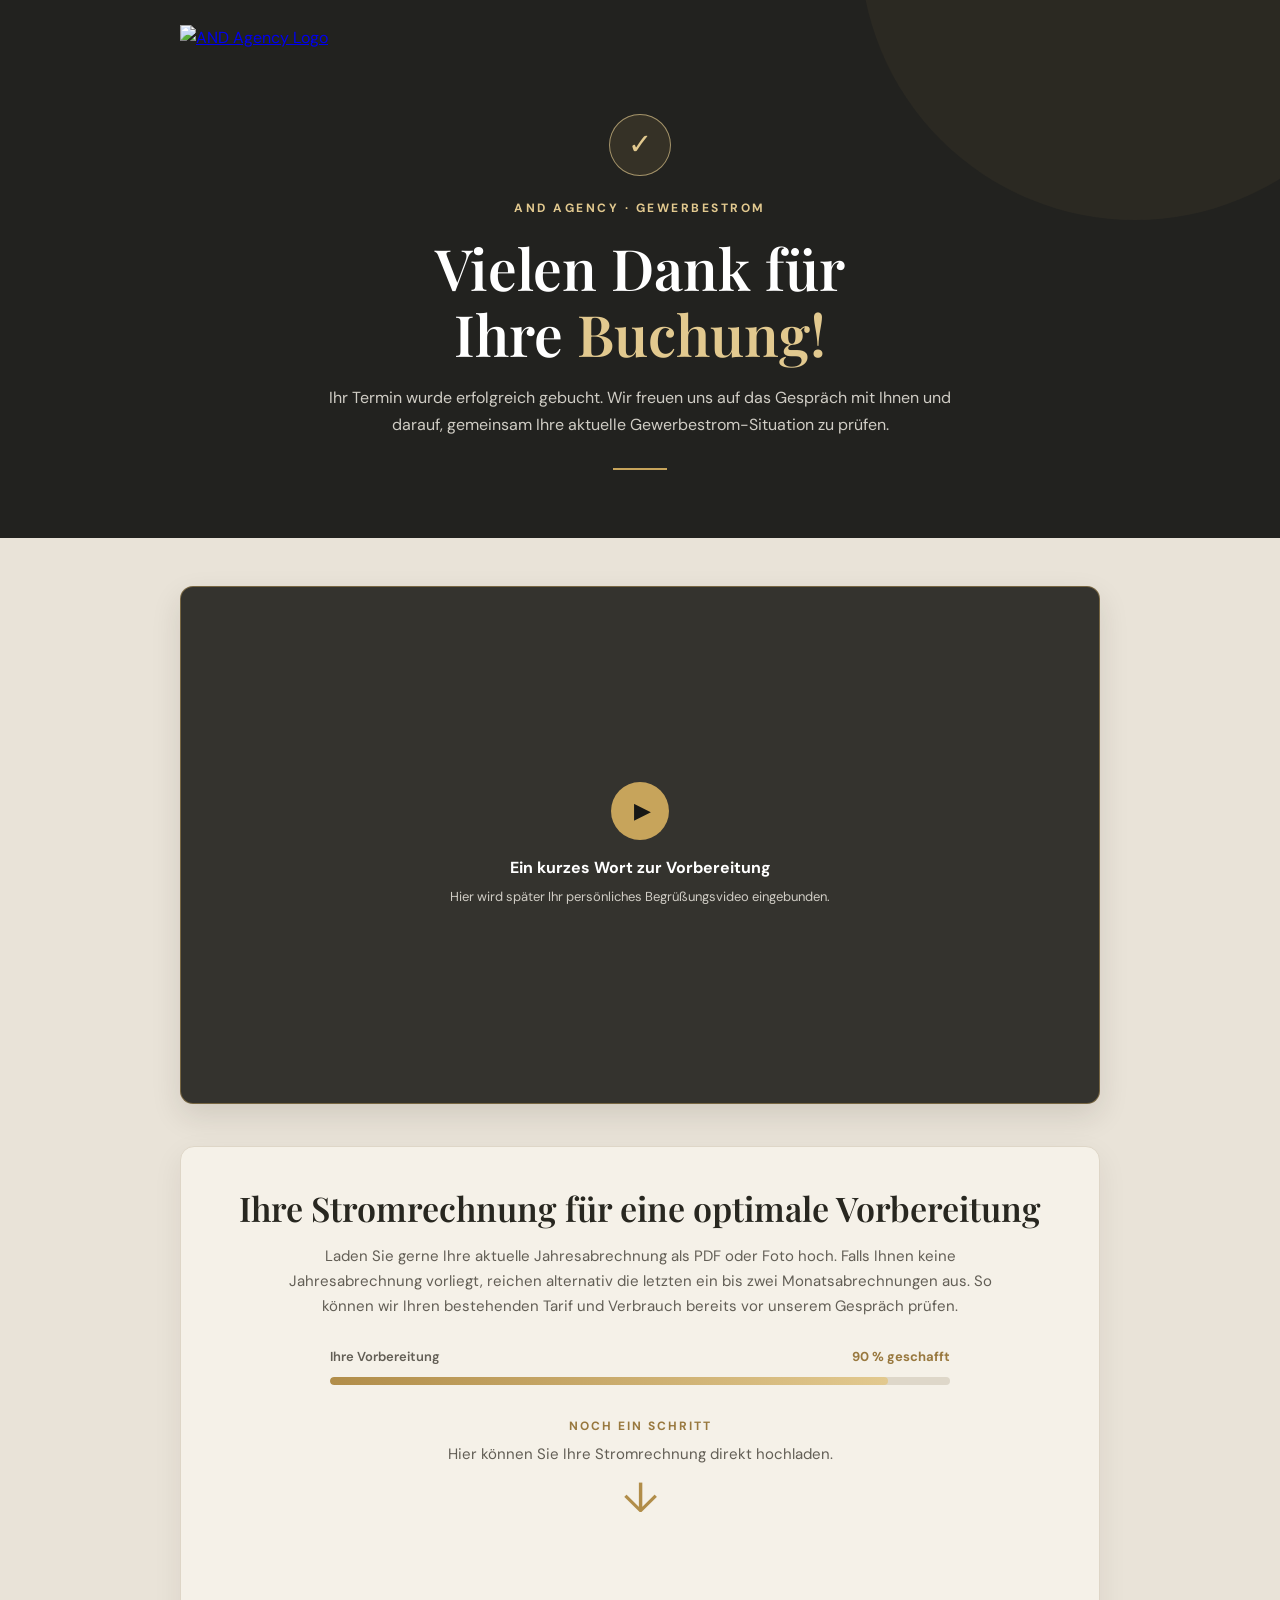
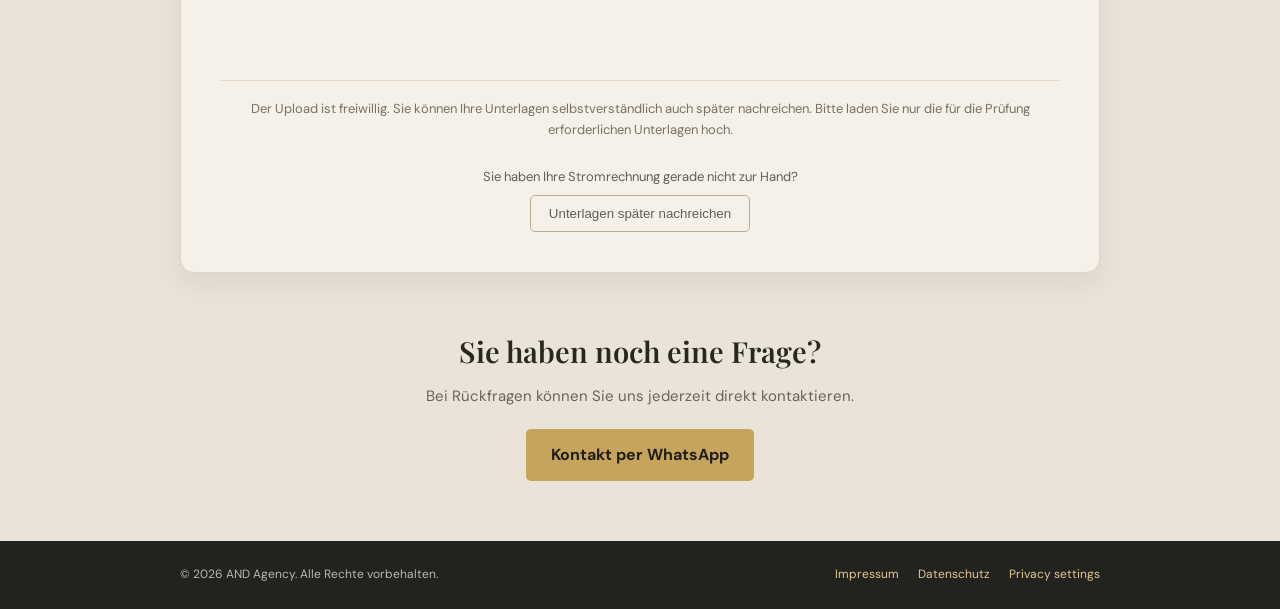
==== danke-gewerbestrom.html @ 2c30bae5 "Update danke-gewerbestrom.html" ====
<!DOCTYPE html>
<html lang="de">

<head>
  <meta charset="UTF-8">

  <script
    id="Cookiebot"
    src="https://consent.cookiebot.com/uc.js"
    data-cbid="b508d323-7251-4546-893b-2a08862531ed"
    data-blockingmode="auto"
    type="text/javascript">
  </script>

<!-- Meta Pixel - erst nach Marketing-Einwilligung -->
<script type="text/plain" data-cookieconsent="marketing">
!function(f,b,e,v,n,t,s)
{if(f.fbq)return;n=f.fbq=function(){n.callMethod?
n.callMethod.apply(n,arguments):n.queue.push(arguments)};
if(!f._fbq)f._fbq=n;n.push=n;n.loaded=!0;n.version='2.0';
n.queue=[];t=b.createElement(e);t.async=!0;
t.src=v;s=b.getElementsByTagName(e)[0];
s.parentNode.insertBefore(t,s)}(window, document,'script',
'https://connect.facebook.net/en_US/fbevents.js');
fbq('init', '30196578849932133');
fbq('track', 'PageView');
</script>
  <meta name="viewport" content="width=device-width, initial-scale=1.0">

  <title>Vielen Dank für Ihre Buchung | AND Agency</title>

  <meta name="description" content="Vielen Dank für Ihre Terminbuchung bei AND Agency.">


  <link rel="preconnect" href="https://fonts.googleapis.com">
  <link rel="preconnect" href="https://fonts.gstatic.com" crossorigin>
  <link href="https://fonts.googleapis.com/css2?family=DM+Sans:wght@400;500;600;700&family=Playfair+Display:wght@500;600;700&display=swap" rel="stylesheet">

  <style>
    :root {
      --black: #171715;
      --dark: #22221f;
      --gold: #c7a45b;
      --gold-light: #e2c98f;
      --cream: #f5f1e8;
      --beige: #e9e3d8;
      --text: #282720;
    }

    * {
      box-sizing: border-box;
      margin: 0;
      padding: 0;
    }

    body {
      font-family: 'DM Sans', sans-serif;
      background: var(--beige);
      color: var(--text);
      line-height: 1.65;
    }

    .container {
      width: min(100% - 40px, 920px);
      margin: 0 auto;
    }

    /* HEADER UND HERO */

    .top-section {
      background: var(--dark);
      color: #fff;
      padding-bottom: 68px;
      position: relative;
      overflow: hidden;
    }

    .top-section::before {
      content: "";
      position: absolute;
      width: 550px;
      height: 550px;
      border-radius: 50%;
      background: rgba(199, 164, 91, 0.055);
      top: -330px;
      right: -130px;
      pointer-events: none;
    }

    .header {
      padding: 25px 0 15px;
      position: relative;
      z-index: 1;
    }

    .logo {
      display: block;
      width: 230px;
      max-width: 75%;
      height: auto;
      object-fit: contain;
    }

    .hero {
      text-align: center;
      padding: 48px 0 0;
      position: relative;
      z-index: 1;
    }

    .success-icon {
      width: 62px;
      height: 62px;
      border: 1px solid rgba(226, 201, 143, 0.65);
      background: rgba(199, 164, 91, 0.12);
      color: var(--gold-light);
      border-radius: 50%;
      display: flex;
      align-items: center;
      justify-content: center;
      font-size: 29px;
      margin: 0 auto 23px;
    }

    .eyebrow {
      color: var(--gold-light);
      text-transform: uppercase;
      letter-spacing: 2.5px;
      font-size: 12px;
      font-weight: 700;
      margin-bottom: 15px;
    }

    h1, h2 {
      font-family: 'Playfair Display', serif;
      font-weight: 600;
    }

    h1 {
      font-size: clamp(38px, 6vw, 57px);
      line-height: 1.16;
      color: #fff;
      margin-bottom: 19px;
    }

    h1 span {
      color: var(--gold-light);
    }

    .hero-text {
      max-width: 660px;
      margin: 0 auto;
      color: #d0cdc5;
      font-size: 16px;
    }

    .hero-bottom-line {
      width: 54px;
      height: 2px;
      background: var(--gold);
      margin: 30px auto 0;
    }

    /* VIDEO */

    .video-section {
      padding: 48px 0 42px;
    }

    .video-placeholder {
      width: 100%;
      aspect-ratio: 16 / 9;
      background: #34332e;
      border: 1px solid rgba(199, 164, 91, 0.45);
      border-radius: 13px;
      display: flex;
      flex-direction: column;
      align-items: center;
      justify-content: center;
      text-align: center;
      padding: 25px;
      color: #fff;
      box-shadow: 0 12px 30px rgba(40, 35, 25, 0.12);
    }

    .play-icon {
      width: 58px;
      height: 58px;
      border-radius: 50%;
      background: var(--gold);
      color: var(--black);
      display: flex;
      align-items: center;
      justify-content: center;
      font-size: 22px;
      padding-left: 4px;
      margin-bottom: 15px;
    }

    .video-placeholder strong {
      font-size: 16px;
      margin-bottom: 5px;
    }

    .video-placeholder small {
      color: #d0cdc5;
      font-size: 13px;
    }

    /* UPLOAD-BEREICH */

    .upload-section {
      padding: 0 0 55px;
    }

    .upload-card {
      background: var(--cream);
      border: 1px solid #ded6c7;
      border-radius: 14px;
      padding: 40px;
      box-shadow: 0 10px 30px rgba(40, 35, 25, 0.07);
      text-align: center;
    }

    .upload-card h2 {
      color: var(--text);
      font-size: clamp(27px, 4vw, 34px);
      line-height: 1.25;
      margin-bottom: 15px;
    }

    .upload-intro {
      color: #625e55;
      font-size: 15px;
      margin: 0 auto 28px;
      max-width: 750px;
    }

    /* FORTSCHRITTSANZEIGE */

    .upload-progress {
      margin: 0 auto 32px;
      max-width: 620px;
      text-align: center;
    }

    .progress-heading {
      display: flex;
      justify-content: space-between;
      align-items: center;
      gap: 12px;
      color: #625e55;
      font-size: 13px;
      font-weight: 600;
      margin-bottom: 9px;
    }

    .progress-percent {
      color: #98783e;
      font-weight: 700;
      white-space: nowrap;
    }

    .progress-track {
      height: 8px;
      width: 100%;
      background: #ded7c9;
      border-radius: 99px;
      overflow: hidden;
    }

    .progress-fill {
      height: 100%;
      width: 90%;
      background: linear-gradient(90deg, #b18d49, var(--gold-light));
      border-radius: inherit;
    }

    /* AUFFORDERUNG UND PFEIL */

    .upload-callout {
      text-align: center;
      margin: 0 auto 14px;
    }

    .upload-callout strong {
      display: block;
      color: #98783e;
      text-transform: uppercase;
      letter-spacing: 2px;
      font-size: 12px;
      font-weight: 700;
    }

    .upload-callout p {
      color: #625e55;
      font-size: 15px;
      margin-top: 5px;
    }

    .upload-arrow {
      display: block;
      color: #b18d49;
      font-size: 42px;
      line-height: 1.2;
      margin-top: 7px;
    }

    /* HUBSPOT-EINBETTUNG */

    .hs-form-frame {
      width: 100%;
      min-height: 120px;
      display: block;
      margin: 0 auto;
      text-align: center;
    }

    .upload-note {
      color: #777166;
      font-size: 13px;
      margin-top: 22px;
      padding-top: 17px;
      border-top: 1px solid #ded7c9;
    }
/* UPLOAD-ERFOLGSBESTÄTIGUNG */

.upload-success {
  text-align: center;
  padding: 30px 10px;
  animation: successAppear .6s ease both;
}

.upload-success[hidden] {
  display: none;
}

.success-check {
  width: 68px;
  height: 68px;
  margin: 0 auto 20px;
  border-radius: 50%;
  background: #e9dfc9;
  color: #98783e;
  display: grid;
  place-items: center;
  font-size: 38px;
  font-weight: 700;
}

.upload-success h2 {
  color: var(--text);
  font-size: 32px;
  margin-bottom: 12px;
}

.upload-success p {
  color: #625e55;
  max-width: 550px;
  margin: 0 auto;
}

@keyframes successAppear {
  from {
    opacity: 0;
    transform: translateY(12px);
  }
  to {
    opacity: 1;
    transform: translateY(0);
  }
}    /* KONTAKT */

    .contact-section {
      text-align: center;
      padding: 0 20px 60px;
    }

    .contact-section h2 {
      font-size: 29px;
      margin-bottom: 8px;
      color: var(--text);
    }

    .contact-section p {
      color: #69645a;
      margin-bottom: 20px;
      font-size: 15px;
    }

    .whatsapp-button {
      display: inline-block;
      background: var(--gold);
      color: #211f19;
      text-decoration: none;
      font-weight: 700;
      padding: 13px 25px;
      border-radius: 5px;
      transition: background .2s ease;
    }

    .whatsapp-button:hover {
      background: var(--gold-light);
    }

    /* FOOTER */

    footer {
      background: var(--dark);
      color: #bdb8ad;
      padding: 24px 0;
      font-size: 12px;
    }

    .footer-inner {
      display: flex;
      justify-content: space-between;
      align-items: center;
      gap: 15px;
      flex-wrap: wrap;
    }

    footer a {
      color: var(--gold-light);
      text-decoration: none;
      margin-left: 16px;
    }

    @media (max-width: 600px) {
      .container {
        width: min(100% - 30px, 920px);
      }

      .top-section {
        padding-bottom: 49px;
      }

      .header {
        padding: 20px 0 10px;
      }

      .logo {
        width: 205px;
      }

      .hero {
        padding-top: 38px;
      }

      .hero-text {
        font-size: 15px;
      }

      .video-section {
        padding: 32px 0 30px;
      }

      .upload-section {
        padding-bottom: 42px;
      }

      .upload-card {
        padding: 27px 20px;
      }

      .progress-heading {
        font-size: 12px;
      }

      .upload-callout p {
        font-size: 14px;
      }

      .footer-inner {
        flex-direction: column;
        text-align: center;
      }

      footer a {
        margin: 0 8px;
      }
    }
  </style>
</head>

<body>

  <section class="top-section">

    <header class="header">
      <div class="container">
        <a href="https://www.and-agency.de">
          <img
            class="logo"
            src="https://www.and-agency.de/795B305C-2494-44F8-8B59-2EC5C0659FEC.png"
            alt="AND Agency Logo">
        </a>
      </div>
    </header>

    <section class="hero">
      <div class="container">

        <div class="success-icon">✓</div>

        <div class="eyebrow">AND Agency · Gewerbestrom</div>

        <h1>
          Vielen Dank für<br>
          Ihre <span>Buchung!</span>
        </h1>

        <p class="hero-text">
          Ihr Termin wurde erfolgreich gebucht. Wir freuen uns auf das
          Gespräch mit Ihnen und darauf, gemeinsam Ihre aktuelle
          Gewerbestrom-Situation zu prüfen.
        </p>

        <div class="hero-bottom-line"></div>

      </div>
    </section>

  </section>

  <main>

    <!-- VIDEO -->

    <section class="video-section">
      <div class="container">

        <div class="video-placeholder">
          <div class="play-icon">▶</div>
          <strong>Ein kurzes Wort zur Vorbereitung</strong>
          <small>Hier wird später Ihr persönliches Begrüßungsvideo eingebunden.</small>
        </div>

      </div>
    </section>

    <!-- STROMRECHNUNG -->

    <section class="upload-section">
      <div class="container">

        <div class="upload-card">

          <h2>Ihre Stromrechnung für eine optimale Vorbereitung</h2>

          <p class="upload-intro">
            Laden Sie gerne Ihre aktuelle Jahresabrechnung als PDF oder
            Foto hoch. Falls Ihnen keine Jahresabrechnung vorliegt,
            reichen alternativ die letzten ein bis zwei Monatsabrechnungen
            aus. So können wir Ihren bestehenden Tarif und Verbrauch
            bereits vor unserem Gespräch prüfen.
          </p>

          <!-- FORTSCHRITTSANZEIGE -->

          <div class="upload-progress"
               aria-label="Vorbereitung zu 90 Prozent abgeschlossen">

            <div class="progress-heading">
              <span>Ihre Vorbereitung</span>
              <span class="progress-percent">90 % geschafft</span>
            </div>

            <div class="progress-track"
                 role="progressbar"
                 aria-valuenow="90"
                 aria-valuemin="0"
                 aria-valuemax="100">

              <div class="progress-fill"></div>

            </div>
          </div>

          <!-- UPLOAD-AUFFORDERUNG -->

          <div class="upload-callout">
            <strong>Noch ein Schritt</strong>
            <p>Hier können Sie Ihre Stromrechnung direkt hochladen.</p>
            <span class="upload-arrow" aria-hidden="true">↓</span>
          </div>

          <!-- HUBSPOT-UPLOAD-FORMULAR -->

<script>
(() => {
  const uploadFormId = "3116ee77-9794-48ef-9eb5-9d2d461d272d";
  const storageKey = "andAgencyGewerbestromEmail";

  // E-Mail-Adresse aus der Terminbuchung übernehmen
  window.addEventListener("hs-form-event:on-ready", (event) => {
    if (event.detail?.formId !== uploadFormId) return;

    const email = sessionStorage.getItem(storageKey);
    if (!email) return;

    try {
      const form = HubSpotFormsV4.getFormFromEvent(event);
      form.setFieldValue("0-1/email", email);
    } catch (error) {
      console.error("E-Mail konnte nicht übertragen werden:", error);
    }
  });

  // Gemeinsame Elemente ausblenden
  function hideUploadElements() {
    const selectors = [
      ".upload-card > h2",
      ".upload-intro",
      ".upload-progress",
      ".upload-callout",
      ".hs-form-frame",
      ".upload-note",
      "#later-upload-option"
    ];

    selectors.forEach((selector) => {
      const element = document.querySelector(selector);
      if (element) element.hidden = true;
    });
  }

  // Kunde möchte Unterlagen später nachreichen
document.addEventListener("click", (event) => {
  if (!event.target.closest("#later-upload-button")) return;

  hideUploadElements();

  const confirmation = document.getElementById(
    "later-upload-confirmation"
  );

  if (confirmation) confirmation.hidden = false;
});

  // Erfolgreicher PDF-Upload
  window.addEventListener("hs-form-event:on-submission:success", (event) => {
    if (event.detail?.formId !== uploadFormId) return;

    sessionStorage.removeItem(storageKey);
    hideUploadElements();

    const laterConfirmation = document.getElementById(
      "later-upload-confirmation"
    );

    if (laterConfirmation) laterConfirmation.hidden = true;

    const successMessage = document.getElementById("upload-success");

    if (successMessage) successMessage.hidden = false;
  });
})();
</script>
          <script
            src="https://js-eu1.hsforms.net/forms/embed/149751775.js"
            defer>
          </script>

          <div
            class="hs-form-frame"
            data-region="eu1"
            data-form-id="3116ee77-9794-48ef-9eb5-9d2d461d272d"
            data-portal-id="149751775">
          </div>

          <p class="upload-note">
            Der Upload ist freiwillig. Sie können Ihre Unterlagen
            selbstverständlich auch später nachreichen. Bitte laden Sie
            nur die für die Prüfung erforderlichen Unterlagen hoch.
          </p>
                    <!-- UNTERLAGEN SPÄTER NACHREICHEN -->
          <div id="later-upload-option">
            <p style="margin-top: 25px; font-size: 13px; color: #625e55;">
              Sie haben Ihre Stromrechnung gerade nicht zur Hand?
            </p>

            <button
              type="button"
              id="later-upload-button"
              style="margin-top: 8px; background: transparent; border: 1px solid #b9ad98; color: #625e55; padding: 10px 18px; border-radius: 5px; cursor: pointer;">
              Unterlagen später nachreichen
            </button>
          </div>

          <div id="later-upload-confirmation" hidden style="padding: 30px 10px;">
            <div class="success-check">✓</div>
            <h2>Alles erledigt!</h2>
            <p>
              Ihr Termin ist bereits erfolgreich gebucht. Vielen Dank!
              Kein Problem, wenn Sie Ihre Stromrechnung gerade nicht
              zur Hand haben.
            </p>
                        <p style="margin-top: 15px;">
              Bitte senden Sie Ihre Unterlagen später per E-Mail an:
            </p>

            <p style="margin-top: 8px;">
              <a href="mailto:info@and-agency.de"
                 style="color: #98783e; font-weight: 700;">
                info@and-agency.de
              </a>
            </p>

            <p style="margin-top: 15px;">
  Wir freuen uns auf unser gemeinsames Gespräch!
  Sie können diese Seite jetzt schließen.
</p>
          </div>

          <!-- ERFOLGSMELDUNG NACH DEM UPLOAD -->
          <div class="upload-success" id="upload-success" hidden>
            <div class="success-check">✓</div>
            <h2>Alles erledigt!</h2>
            <p>
  Ihre Stromabrechnung wurde erfolgreich übermittelt.
  Vielen Dank! Wir prüfen Ihre Unterlagen und bereiten uns
  auf unser gemeinsames Gespräch vor.
  <br><br>
  Wir freuen uns auf unser gemeinsames Gespräch!
  Sie können diese Seite jetzt schließen.
</p>
          </div>

        </div>

      </div>
    </section>

       <!-- KONTAKT -->

    <section class="contact-section">
      <div class="container">

        <h2>Sie haben noch eine Frage?</h2>

        <p>
          Bei Rückfragen können Sie uns jederzeit direkt kontaktieren.
        </p>

        <a
          class="whatsapp-button"
          href="https://wa.me/491601238601"
          target="_blank"
          rel="noopener noreferrer">
          Kontakt per WhatsApp
        </a>

      </div>
    </section>

  </main>

  <!-- FOOTER -->

  <footer>
    <div class="container footer-inner">

      <div>
        © 2026 AND Agency. Alle Rechte vorbehalten.
      </div>

      <div>
        <a href="https://www.and-agency.de/#impressum">Impressum</a>
        <a href="https://www.and-agency.de/#datenschutz">Datenschutz</a>
        <a onclick="window.Cookiebot.show()" href="#">Privacy settings</a>      </div>

    </div>
  </footer>

</body>
</html>
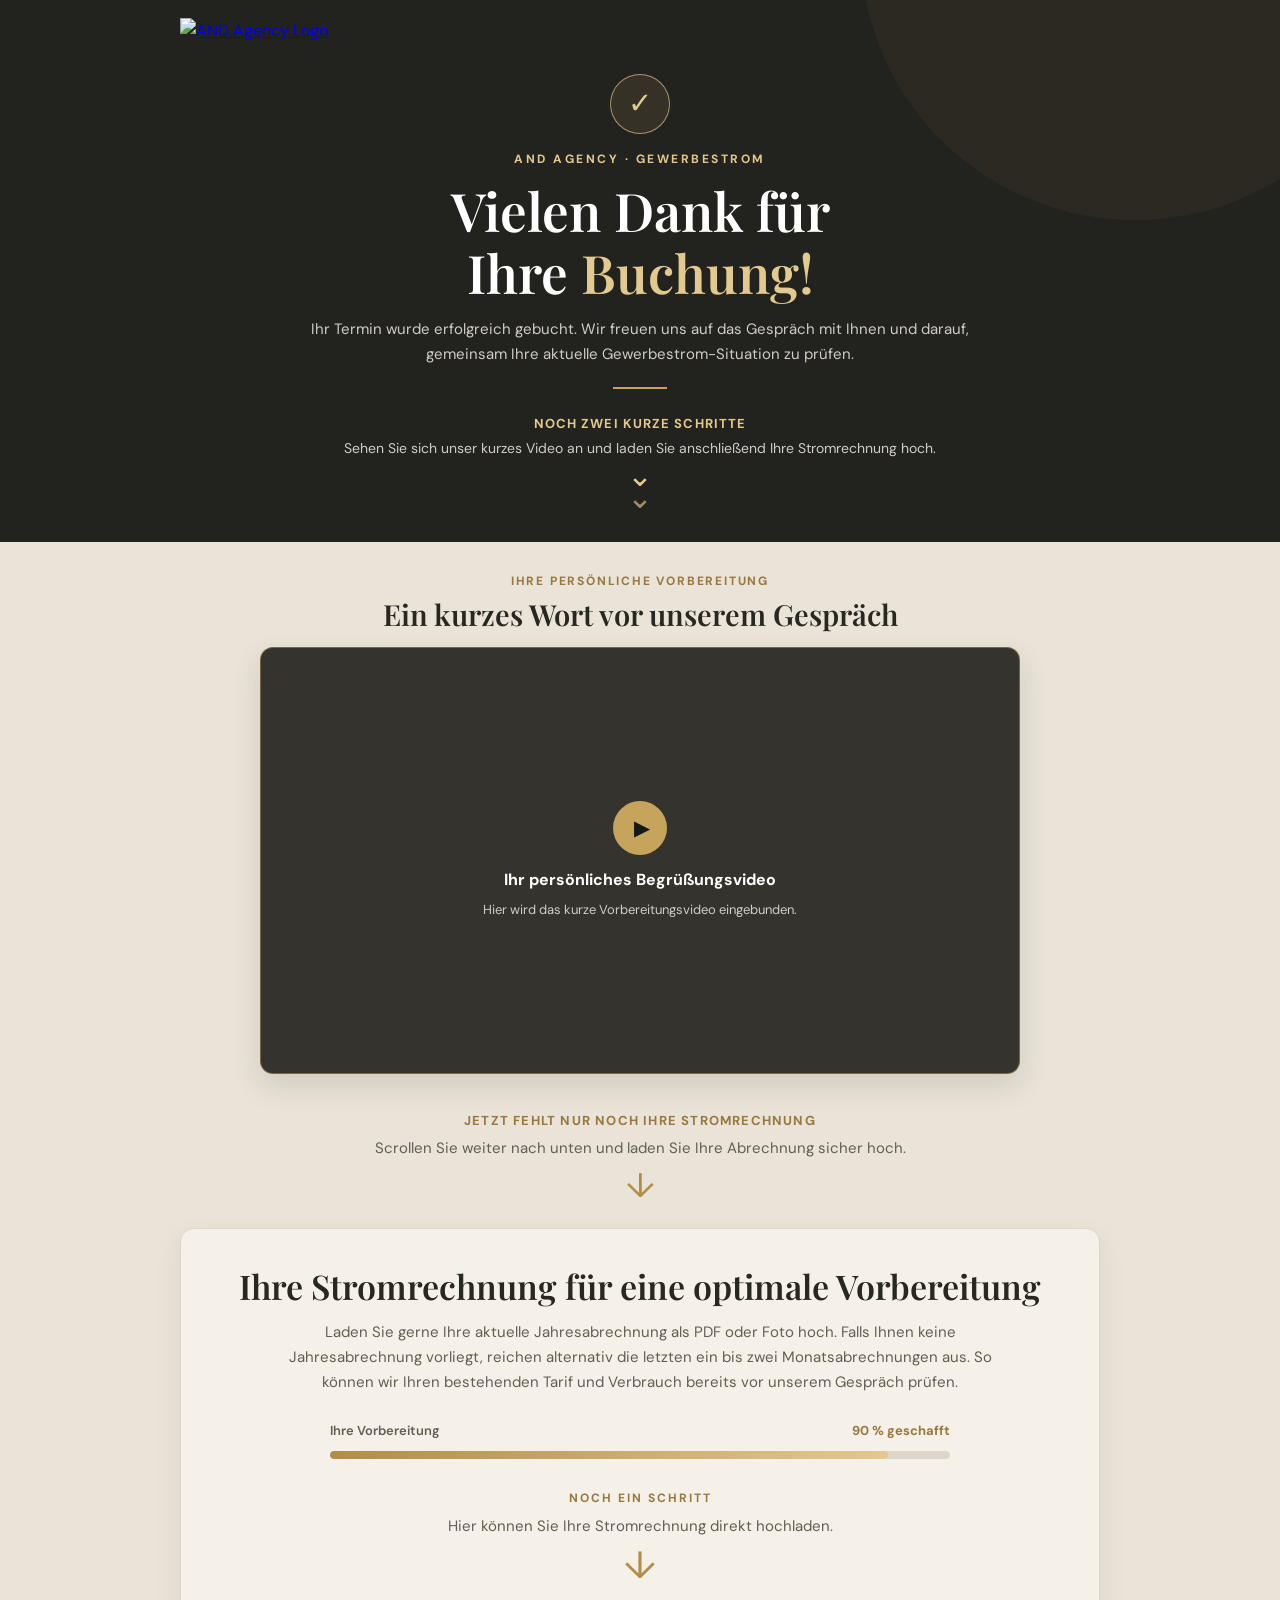
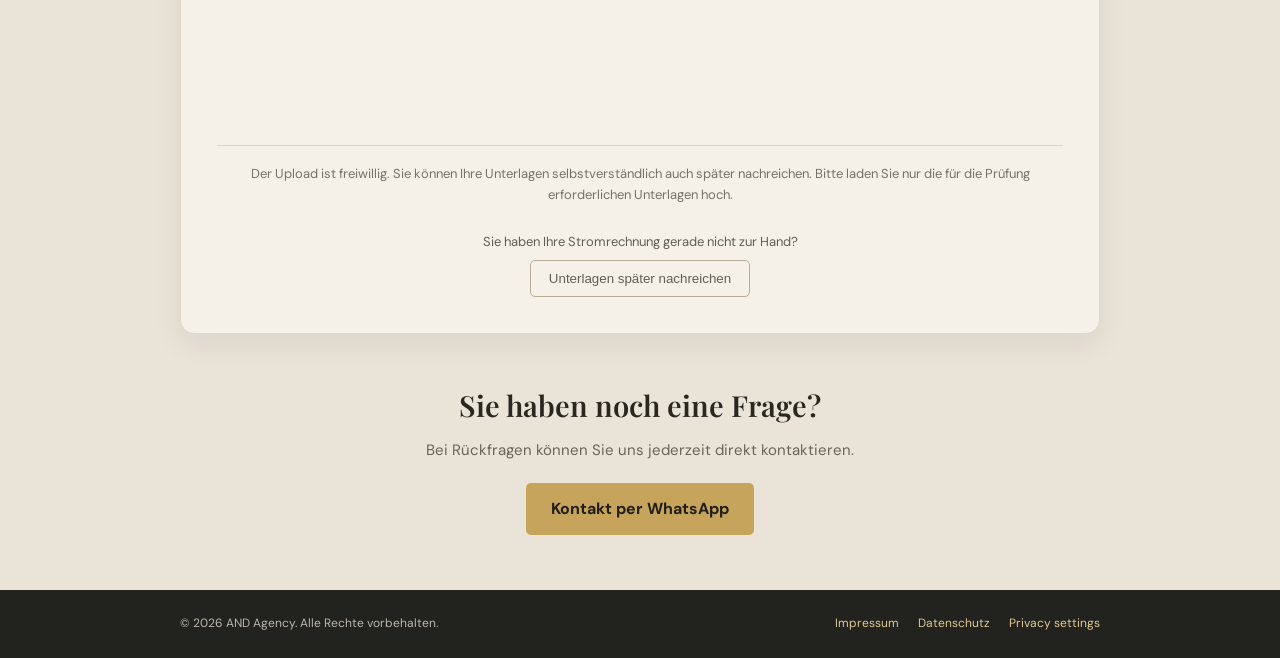
==== commit 776832a3: "Update danke-gewerbestrom.html" ====
--- a/danke-gewerbestrom.html
+++ b/danke-gewerbestrom.html
@@ -13,29 +13,50 @@
     type="text/javascript">
   </script>
 
-<!-- Meta Pixel - erst nach Marketing-Einwilligung -->
-<script type="text/plain" data-cookieconsent="marketing">
-!function(f,b,e,v,n,t,s)
-{if(f.fbq)return;n=f.fbq=function(){n.callMethod?
-n.callMethod.apply(n,arguments):n.queue.push(arguments)};
-if(!f._fbq)f._fbq=n;n.push=n;n.loaded=!0;n.version='2.0';
-n.queue=[];t=b.createElement(e);t.async=!0;
-t.src=v;s=b.getElementsByTagName(e)[0];
-s.parentNode.insertBefore(t,s)}(window, document,'script',
-'https://connect.facebook.net/en_US/fbevents.js');
-fbq('init', '30196578849932133');
-fbq('track', 'PageView');
-</script>
+  <!-- Meta Pixel – erst nach Marketing-Einwilligung -->
+  <script type="text/plain" data-cookieconsent="marketing">
+    !function(f,b,e,v,n,t,s)
+    {if(f.fbq)return;n=f.fbq=function(){n.callMethod?
+    n.callMethod.apply(n,arguments):n.queue.push(arguments)};
+    if(!f._fbq)f._fbq=n;n.push=n;n.loaded=!0;n.version='2.0';
+    n.queue=[];t=b.createElement(e);t.async=!0;
+    t.src=v;s=b.getElementsByTagName(e)[0];
+    s.parentNode.insertBefore(t,s)}(window, document,'script',
+    'https://connect.facebook.net/en_US/fbevents.js');
+
+    fbq('init', '30196578849932133');
+    fbq('track', 'PageView');
+
+    const bookingParams = new URLSearchParams(window.location.search);
+
+    if (bookingParams.get('booking') === 'success') {
+      fbq('track', 'Schedule');
+
+      const cleanUrl = new URL(window.location.href);
+      cleanUrl.searchParams.delete('booking');
+
+      window.history.replaceState(
+        {},
+        document.title,
+        cleanUrl.pathname + cleanUrl.search + cleanUrl.hash
+      );
+    }
+  </script>
+
   <meta name="viewport" content="width=device-width, initial-scale=1.0">
 
   <title>Vielen Dank für Ihre Buchung | AND Agency</title>
 
-  <meta name="description" content="Vielen Dank für Ihre Terminbuchung bei AND Agency.">
-
+  <meta
+    name="description"
+    content="Vielen Dank für Ihre Terminbuchung bei AND Agency. Sehen Sie sich unser Vorbereitungsvideo an und laden Sie Ihre Stromabrechnung sicher hoch.">
 
   <link rel="preconnect" href="https://fonts.googleapis.com">
   <link rel="preconnect" href="https://fonts.gstatic.com" crossorigin>
-  <link href="https://fonts.googleapis.com/css2?family=DM+Sans:wght@400;500;600;700&family=Playfair+Display:wght@500;600;700&display=swap" rel="stylesheet">
+
+  <link
+    href="https://fonts.googleapis.com/css2?family=DM+Sans:wght@400;500;600;700&family=Playfair+Display:wght@500;600;700&display=swap"
+    rel="stylesheet">
 
   <style>
     :root {
@@ -54,6 +75,10 @@
       padding: 0;
     }
 
+    html {
+      scroll-behavior: smooth;
+    }
+
     body {
       font-family: 'DM Sans', sans-serif;
       background: var(--beige);
@@ -66,12 +91,14 @@
       margin: 0 auto;
     }
 
-    /* HEADER UND HERO */
+    /* =========================
+       HERO / BUCHUNGSBESTÄTIGUNG
+    ========================= */
 
     .top-section {
       background: var(--dark);
       color: #fff;
-      padding-bottom: 68px;
+      padding-bottom: 28px;
       position: relative;
       overflow: hidden;
     }
@@ -89,14 +116,14 @@
     }
 
     .header {
-      padding: 25px 0 15px;
+      padding: 18px 0 8px;
       position: relative;
       z-index: 1;
     }
 
     .logo {
       display: block;
-      width: 230px;
+      width: 215px;
       max-width: 75%;
       height: auto;
       object-fit: contain;
@@ -104,14 +131,14 @@
 
     .hero {
       text-align: center;
-      padding: 48px 0 0;
+      padding: 22px 0 0;
       position: relative;
       z-index: 1;
     }
 
     .success-icon {
-      width: 62px;
-      height: 62px;
+      width: 60px;
+      height: 60px;
       border: 1px solid rgba(226, 201, 143, 0.65);
       background: rgba(199, 164, 91, 0.12);
       color: var(--gold-light);
@@ -120,7 +147,7 @@
       align-items: center;
       justify-content: center;
       font-size: 29px;
-      margin: 0 auto 23px;
+      margin: 0 auto 16px;
     }
 
     .eyebrow {
@@ -129,19 +156,20 @@
       letter-spacing: 2.5px;
       font-size: 12px;
       font-weight: 700;
-      margin-bottom: 15px;
-    }
-
-    h1, h2 {
+      margin-bottom: 10px;
+    }
+
+    h1,
+    h2 {
       font-family: 'Playfair Display', serif;
       font-weight: 600;
     }
 
     h1 {
-      font-size: clamp(38px, 6vw, 57px);
+      font-size: clamp(36px, 6vw, 53px);
       line-height: 1.16;
       color: #fff;
-      margin-bottom: 19px;
+      margin-bottom: 14px;
     }
 
     h1 span {
@@ -152,20 +180,108 @@
       max-width: 660px;
       margin: 0 auto;
       color: #d0cdc5;
-      font-size: 16px;
+      font-size: 15px;
     }
 
     .hero-bottom-line {
       width: 54px;
       height: 2px;
       background: var(--gold);
-      margin: 30px auto 0;
-    }
-
-    /* VIDEO */
+      margin: 20px auto 0;
+    }
+
+    /* =========================
+       DEUTLICHER SCROLL-HINWEIS
+    ========================= */
+
+    .scroll-cue {
+      text-align: center;
+      margin: 20px auto 0;
+      position: relative;
+      z-index: 1;
+    }
+
+    .scroll-cue a {
+      display: inline-flex;
+      flex-direction: column;
+      align-items: center;
+      color: #fff;
+      text-decoration: none;
+      padding: 4px 15px;
+    }
+
+    .scroll-cue strong {
+      color: var(--gold-light);
+      font-size: 13px;
+      font-weight: 700;
+      letter-spacing: 1.1px;
+      text-transform: uppercase;
+    }
+
+    .scroll-cue p {
+      color: #d0cdc5;
+      font-size: 14px;
+      margin-top: 3px;
+    }
+
+    .scroll-arrows {
+      display: flex;
+      flex-direction: column;
+      align-items: center;
+      margin-top: 5px;
+      color: var(--gold-light);
+      font-size: 31px;
+      line-height: 0.72;
+      animation: arrowBounce 1.5s infinite;
+    }
+
+    .scroll-arrows span:last-child {
+      opacity: 0.65;
+    }
+
+    @keyframes arrowBounce {
+      0%, 100% {
+        transform: translateY(0);
+      }
+
+      50% {
+        transform: translateY(6px);
+      }
+    }
+
+    /* =========================
+       VIDEO
+    ========================= */
 
     .video-section {
-      padding: 48px 0 42px;
+      padding: 30px 0 28px;
+      scroll-margin-top: 20px;
+    }
+
+    .video-heading {
+      text-align: center;
+      margin-bottom: 15px;
+    }
+
+    .video-heading strong {
+      display: block;
+      color: #98783e;
+      font-size: 12px;
+      letter-spacing: 1.8px;
+      text-transform: uppercase;
+      margin-bottom: 4px;
+    }
+
+    .video-heading h2 {
+      color: var(--text);
+      font-size: clamp(23px, 4vw, 29px);
+      line-height: 1.25;
+    }
+
+    .video-frame {
+      width: 100%;
+      max-width: 760px;
+      margin: 0 auto;
     }
 
     .video-placeholder {
@@ -185,17 +301,17 @@
     }
 
     .play-icon {
-      width: 58px;
-      height: 58px;
+      width: 54px;
+      height: 54px;
       border-radius: 50%;
       background: var(--gold);
       color: var(--black);
       display: flex;
       align-items: center;
       justify-content: center;
-      font-size: 22px;
+      font-size: 21px;
       padding-left: 4px;
-      margin-bottom: 15px;
+      margin-bottom: 12px;
     }
 
     .video-placeholder strong {
@@ -208,39 +324,74 @@
       font-size: 13px;
     }
 
-    /* UPLOAD-BEREICH */
+    /* =========================
+       HINWEIS ZUM UPLOAD
+    ========================= */
+
+    .upload-direction {
+      text-align: center;
+      padding: 8px 15px 25px;
+    }
+
+    .upload-direction strong {
+      display: block;
+      color: #98783e;
+      font-size: 13px;
+      font-weight: 700;
+      letter-spacing: 1.2px;
+      text-transform: uppercase;
+    }
+
+    .upload-direction p {
+      color: #625e55;
+      font-size: 15px;
+      margin-top: 4px;
+    }
+
+    .upload-direction-arrow {
+      display: block;
+      color: #b18d49;
+      font-size: 34px;
+      line-height: 1;
+      margin-top: 8px;
+    }
+
+    /* =========================
+       UPLOAD-BEREICH
+    ========================= */
 
     .upload-section {
-      padding: 0 0 55px;
+      padding: 0 0 48px;
+      scroll-margin-top: 20px;
     }
 
     .upload-card {
       background: var(--cream);
       border: 1px solid #ded6c7;
       border-radius: 14px;
-      padding: 40px;
+      padding: 36px;
       box-shadow: 0 10px 30px rgba(40, 35, 25, 0.07);
       text-align: center;
     }
 
     .upload-card h2 {
       color: var(--text);
-      font-size: clamp(27px, 4vw, 34px);
+      font-size: clamp(26px, 4vw, 34px);
       line-height: 1.25;
-      margin-bottom: 15px;
+      margin-bottom: 13px;
     }
 
     .upload-intro {
       color: #625e55;
       font-size: 15px;
-      margin: 0 auto 28px;
+      margin: 0 auto 26px;
       max-width: 750px;
     }
 
     /* FORTSCHRITTSANZEIGE */
 
     .upload-progress {
-      margin: 0 auto 32px;
+      margin: 0 auto 30px;
       max-width: 620px;
       text-align: center;
     }
@@ -277,7 +428,7 @@
       border-radius: inherit;
     }
 
-    /* AUFFORDERUNG UND PFEIL */
+    /* UPLOAD-AUFFORDERUNG */
 
     .upload-callout {
       text-align: center;
@@ -302,9 +453,9 @@
     .upload-arrow {
       display: block;
       color: #b18d49;
-      font-size: 42px;
+      font-size: 38px;
       line-height: 1.2;
-      margin-top: 7px;
+      margin-top: 5px;
     }
 
     /* HUBSPOT-EINBETTUNG */
@@ -324,57 +475,65 @@
       padding-top: 17px;
       border-top: 1px solid #ded7c9;
     }
-/* UPLOAD-ERFOLGSBESTÄTIGUNG */
-
-.upload-success {
-  text-align: center;
-  padding: 30px 10px;
-  animation: successAppear .6s ease both;
-}
-
-.upload-success[hidden] {
-  display: none;
-}
-
-.success-check {
-  width: 68px;
-  height: 68px;
-  margin: 0 auto 20px;
-  border-radius: 50%;
-  background: #e9dfc9;
-  color: #98783e;
-  display: grid;
-  place-items: center;
-  font-size: 38px;
-  font-weight: 700;
-}
-
-.upload-success h2 {
-  color: var(--text);
-  font-size: 32px;
-  margin-bottom: 12px;
-}
-
-.upload-success p {
-  color: #625e55;
-  max-width: 550px;
-  margin: 0 auto;
-}
-
-@keyframes successAppear {
-  from {
-    opacity: 0;
-    transform: translateY(12px);
-  }
-  to {
-    opacity: 1;
-    transform: translateY(0);
-  }
-}    /* KONTAKT */
+
+    /* =========================
+       UPLOAD-ERFOLGSBESTÄTIGUNG
+    ========================= */
+
+    .upload-success {
+      text-align: center;
+      padding: 30px 10px;
+      animation: successAppear .6s ease both;
+    }
+
+    .upload-success[hidden] {
+      display: none;
+    }
+
+    .success-check {
+      width: 68px;
+      height: 68px;
+      margin: 0 auto 20px;
+      border-radius: 50%;
+      background: #e9dfc9;
+      color: #98783e;
+      display: grid;
+      place-items: center;
+      font-size: 38px;
+      font-weight: 700;
+    }
+
+    .upload-success h2 {
+      color: var(--text);
+      font-size: 32px;
+      margin-bottom: 12px;
+    }
+
+    .upload-success p {
+      color: #625e55;
+      max-width: 550px;
+      margin: 0 auto;
+    }
+
+    @keyframes successAppear {
+      from {
+        opacity: 0;
+        transform: translateY(12px);
+      }
+
+      to {
+        opacity: 1;
+        transform: translateY(0);
+      }
+    }
+
+    /* =========================
+       KONTAKT
+    ========================= */
 
     .contact-section {
       text-align: center;
-      padding: 0 20px 60px;
+      padding: 0 20px 55px;
     }
 
     .contact-section h2 {
@@ -404,7 +563,9 @@
       background: var(--gold-light);
     }
 
-    /* FOOTER */
+    /* =========================
+       FOOTER
+    ========================= */
 
     footer {
       background: var(--dark);
@@ -427,41 +588,113 @@
       margin-left: 16px;
     }
 
+    /* =========================
+       MOBILE
+    ========================= */
+
     @media (max-width: 600px) {
       .container {
         width: min(100% - 30px, 920px);
       }
 
       .top-section {
-        padding-bottom: 49px;
+        padding-bottom: 23px;
       }
 
       .header {
-        padding: 20px 0 10px;
+        padding: 15px 0 6px;
       }
 
       .logo {
-        width: 205px;
+        width: 195px;
       }
 
       .hero {
-        padding-top: 38px;
+        padding-top: 18px;
+      }
+
+      .success-icon {
+        width: 54px;
+        height: 54px;
+        font-size: 26px;
+        margin-bottom: 13px;
+      }
+
+      h1 {
+        font-size: clamp(34px, 9vw, 43px);
+        margin-bottom: 12px;
       }
 
       .hero-text {
-        font-size: 15px;
+        font-size: 14px;
+      }
+
+      .hero-bottom-line {
+        margin-top: 16px;
+      }
+
+      .scroll-cue {
+        margin-top: 14px;
+      }
+
+      .scroll-cue strong {
+        font-size: 12px;
+      }
+
+      .scroll-cue p {
+        font-size: 13px;
+      }
+
+      .scroll-arrows {
+        font-size: 29px;
       }
 
       .video-section {
-        padding: 32px 0 30px;
+        padding: 24px 0 22px;
+      }
+
+      .video-heading {
+        margin-bottom: 12px;
+      }
+
+      .video-placeholder {
+        border-radius: 10px;
+        padding: 15px;
+      }
+
+      .play-icon {
+        width: 46px;
+        height: 46px;
+        font-size: 19px;
+        margin-bottom: 9px;
+      }
+
+      .video-placeholder strong {
+        font-size: 14px;
+      }
+
+      .video-placeholder small {
+        font-size: 11px;
+      }
+
+      .upload-direction {
+        padding: 5px 15px 20px;
+      }
+
+      .upload-direction p {
+        font-size: 14px;
       }
 
       .upload-section {
-        padding-bottom: 42px;
+        padding-bottom: 38px;
       }
 
       .upload-card {
-        padding: 27px 20px;
+        padding: 25px 18px;
+      }
+
+      .upload-intro {
+        font-size: 14px;
       }
 
       .progress-heading {
@@ -481,10 +714,28 @@
         margin: 0 8px;
       }
     }
+
+    @media (prefers-reduced-motion: reduce) {
+      html {
+        scroll-behavior: auto;
+      }
+
+      .scroll-arrows {
+        animation: none;
+      }
+
+      .upload-success {
+        animation: none;
+      }
+    }
   </style>
 </head>
 
 <body>
+
+  <!-- =========================
+       BUCHUNGSBESTÄTIGUNG
+  ========================= -->
 
   <section class="top-section">
 
@@ -502,9 +753,13 @@
     <section class="hero">
       <div class="container">
 
-        <div class="success-icon">✓</div>
-
-        <div class="eyebrow">AND Agency · Gewerbestrom</div>
+        <div class="success-icon" aria-label="Buchung erfolgreich">
+          ✓
+        </div>
+
+        <div class="eyebrow">
+          AND Agency · Gewerbestrom
+        </div>
 
         <h1>
           Vielen Dank für<br>
@@ -522,32 +777,120 @@
       </div>
     </section>
 
+    <!-- SCROLL-HINWEIS -->
+
+    <div class="scroll-cue">
+      <a href="#vorbereitungsvideo" aria-label="Zum Vorbereitungsvideo scrollen">
+
+        <strong>
+          Noch zwei kurze Schritte
+        </strong>
+
+        <p>
+          Sehen Sie sich unser kurzes Video an und laden Sie anschließend
+          Ihre Stromrechnung hoch.
+        </p>
+
+        <span class="scroll-arrows" aria-hidden="true">
+          <span>⌄</span>
+          <span>⌄</span>
+        </span>
+
+      </a>
+    </div>
+
   </section>
 
   <main>
 
-    <!-- VIDEO -->
-
-    <section class="video-section">
+    <!-- =========================
+         PERSÖNLICHES VORBEREITUNGSVIDEO
+    ========================= -->
+
+    <section
+      class="video-section"
+      id="vorbereitungsvideo">
+
       <div class="container">
 
-        <div class="video-placeholder">
-          <div class="play-icon">▶</div>
-          <strong>Ein kurzes Wort zur Vorbereitung</strong>
-          <small>Hier wird später Ihr persönliches Begrüßungsvideo eingebunden.</small>
+        <div class="video-heading">
+
+          <strong>
+            Ihre persönliche Vorbereitung
+          </strong>
+
+          <h2>
+            Ein kurzes Wort vor unserem Gespräch
+          </h2>
+
+        </div>
+
+        <div class="video-frame">
+
+          <!--
+            HIER DAS PERSÖNLICHE BEGRÜSSUNGSVIDEO EINBINDEN.
+
+            Sobald die Video-Adresse vorliegt, kann dieser Platzhalter
+            durch einen passenden Video-Player ersetzt werden.
+
+            Der Videobereich ist bewusst kompakter gestaltet.
+          -->
+
+          <div class="video-placeholder">
+
+            <div class="play-icon">
+              ▶
+            </div>
+
+            <strong>
+              Ihr persönliches Begrüßungsvideo
+            </strong>
+
+            <small>
+              Hier wird das kurze Vorbereitungsvideo eingebunden.
+            </small>
+
+          </div>
+
         </div>
 
       </div>
     </section>
 
-    <!-- STROMRECHNUNG -->
-
-    <section class="upload-section">
+    <!-- HINWEIS AUF DEN STROMRECHNUNGS-UPLOAD -->
+
+    <div class="upload-direction">
+
+      <strong>
+        Jetzt fehlt nur noch Ihre Stromrechnung
+      </strong>
+
+      <p>
+        Scrollen Sie weiter nach unten und laden Sie Ihre Abrechnung
+        sicher hoch.
+      </p>
+
+      <span class="upload-direction-arrow" aria-hidden="true">
+        ↓
+      </span>
+
+    </div>
+
+    <!-- =========================
+         STROMRECHNUNG HOCHLADEN
+    ========================= -->
+
+    <section
+      class="upload-section"
+      id="stromrechnung">
+
       <div class="container">
 
         <div class="upload-card">
 
-          <h2>Ihre Stromrechnung für eine optimale Vorbereitung</h2>
+          <h2>
+            Ihre Stromrechnung für eine optimale Vorbereitung
+          </h2>
 
           <p class="upload-intro">
             Laden Sie gerne Ihre aktuelle Jahresabrechnung als PDF oder
@@ -559,105 +902,179 @@
 
           <!-- FORTSCHRITTSANZEIGE -->
 
-          <div class="upload-progress"
-               aria-label="Vorbereitung zu 90 Prozent abgeschlossen">
+          <div
+            class="upload-progress"
+            aria-label="Vorbereitung zu 90 Prozent abgeschlossen">
 
             <div class="progress-heading">
               <span>Ihre Vorbereitung</span>
               <span class="progress-percent">90 % geschafft</span>
             </div>
 
-            <div class="progress-track"
-                 role="progressbar"
-                 aria-valuenow="90"
-                 aria-valuemin="0"
-                 aria-valuemax="100">
+            <div
+              class="progress-track"
+              role="progressbar"
+              aria-valuenow="90"
+              aria-valuemin="0"
+              aria-valuemax="100">
 
               <div class="progress-fill"></div>
 
             </div>
+
           </div>
 
           <!-- UPLOAD-AUFFORDERUNG -->
 
           <div class="upload-callout">
-            <strong>Noch ein Schritt</strong>
-            <p>Hier können Sie Ihre Stromrechnung direkt hochladen.</p>
-            <span class="upload-arrow" aria-hidden="true">↓</span>
+
+            <strong>
+              Noch ein Schritt
+            </strong>
+
+            <p>
+              Hier können Sie Ihre Stromrechnung direkt hochladen.
+            </p>
+
+            <span class="upload-arrow" aria-hidden="true">
+              ↓
+            </span>
+
           </div>
 
-          <!-- HUBSPOT-UPLOAD-FORMULAR -->
-
-<script>
-(() => {
-  const uploadFormId = "3116ee77-9794-48ef-9eb5-9d2d461d272d";
-  const storageKey = "andAgencyGewerbestromEmail";
-
-  // E-Mail-Adresse aus der Terminbuchung übernehmen
-  window.addEventListener("hs-form-event:on-ready", (event) => {
-    if (event.detail?.formId !== uploadFormId) return;
-
-    const email = sessionStorage.getItem(storageKey);
-    if (!email) return;
-
-    try {
-      const form = HubSpotFormsV4.getFormFromEvent(event);
-      form.setFieldValue("0-1/email", email);
-    } catch (error) {
-      console.error("E-Mail konnte nicht übertragen werden:", error);
-    }
-  });
-
-  // Gemeinsame Elemente ausblenden
-  function hideUploadElements() {
-    const selectors = [
-      ".upload-card > h2",
-      ".upload-intro",
-      ".upload-progress",
-      ".upload-callout",
-      ".hs-form-frame",
-      ".upload-note",
-      "#later-upload-option"
-    ];
-
-    selectors.forEach((selector) => {
-      const element = document.querySelector(selector);
-      if (element) element.hidden = true;
-    });
-  }
-
-  // Kunde möchte Unterlagen später nachreichen
-document.addEventListener("click", (event) => {
-  if (!event.target.closest("#later-upload-button")) return;
-
-  hideUploadElements();
-
-  const confirmation = document.getElementById(
-    "later-upload-confirmation"
-  );
-
-  if (confirmation) confirmation.hidden = false;
-});
-
-  // Erfolgreicher PDF-Upload
-  window.addEventListener("hs-form-event:on-submission:success", (event) => {
-    if (event.detail?.formId !== uploadFormId) return;
-
-    sessionStorage.removeItem(storageKey);
-    hideUploadElements();
-
-    const laterConfirmation = document.getElementById(
-      "later-upload-confirmation"
-    );
-
-    if (laterConfirmation) laterConfirmation.hidden = true;
-
-    const successMessage = document.getElementById("upload-success");
-
-    if (successMessage) successMessage.hidden = false;
-  });
-})();
-</script>
+          <!-- =========================
+               HUBSPOT-UPLOAD-FORMULAR
+          ========================= -->
+
+          <script>
+            (() => {
+
+              const uploadFormId =
+                "3116ee77-9794-48ef-9eb5-9d2d461d272d";
+
+              const storageKey =
+                "andAgencyGewerbestromEmail";
+
+              // E-Mail-Adresse aus der Terminbuchung übernehmen
+
+              window.addEventListener(
+                "hs-form-event:on-ready",
+                (event) => {
+
+                  if (event.detail?.formId !== uploadFormId) {
+                    return;
+                  }
+
+                  const email =
+                    sessionStorage.getItem(storageKey);
+
+                  if (!email) {
+                    return;
+                  }
+
+                  try {
+
+                    const form =
+                      HubSpotFormsV4.getFormFromEvent(event);
+
+                    form.setFieldValue("0-1/email", email);
+
+                  } catch (error) {
+
+                    console.error(
+                      "E-Mail konnte nicht übertragen werden:",
+                      error
+                    );
+
+                  }
+
+                }
+              );
+
+              // Gemeinsame Elemente nach Upload oder späterem Nachreichen ausblenden
+
+              function hideUploadElements() {
+
+                const selectors = [
+                  ".upload-card > h2",
+                  ".upload-intro",
+                  ".upload-progress",
+                  ".upload-callout",
+                  ".hs-form-frame",
+                  ".upload-note",
+                  "#later-upload-option"
+                ];
+
+                selectors.forEach((selector) => {
+
+                  const element =
+                    document.querySelector(selector);
+
+                  if (element) {
+                    element.hidden = true;
+                  }
+
+                });
+
+              }
+
+              // Kunde möchte Unterlagen später nachreichen
+
+              document.addEventListener("click", (event) => {
+
+                if (!event.target.closest("#later-upload-button")) {
+                  return;
+                }
+
+                hideUploadElements();
+
+                const confirmation =
+                  document.getElementById(
+                    "later-upload-confirmation"
+                  );
+
+                if (confirmation) {
+                  confirmation.hidden = false;
+                }
+
+              });
+
+              // Erfolgreicher Upload
+
+              window.addEventListener(
+                "hs-form-event:on-submission:success",
+                (event) => {
+
+                  if (event.detail?.formId !== uploadFormId) {
+                    return;
+                  }
+
+                  sessionStorage.removeItem(storageKey);
+
+                  hideUploadElements();
+
+                  const laterConfirmation =
+                    document.getElementById(
+                      "later-upload-confirmation"
+                    );
+
+                  if (laterConfirmation) {
+                    laterConfirmation.hidden = true;
+                  }
+
+                  const successMessage =
+                    document.getElementById("upload-success");
+
+                  if (successMessage) {
+                    successMessage.hidden = false;
+                  }
+
+                }
+              );
+
+            })();
+          </script>
+
           <script
             src="https://js-eu1.hsforms.net/forms/embed/149751775.js"
             defer>
@@ -675,8 +1092,11 @@
             selbstverständlich auch später nachreichen. Bitte laden Sie
             nur die für die Prüfung erforderlichen Unterlagen hoch.
           </p>
-                    <!-- UNTERLAGEN SPÄTER NACHREICHEN -->
+
+          <!-- UNTERLAGEN SPÄTER NACHREICHEN -->
+
           <div id="later-upload-option">
+
             <p style="margin-top: 25px; font-size: 13px; color: #625e55;">
               Sie haben Ihre Stromrechnung gerade nicht zur Hand?
             </p>
@@ -685,60 +1105,98 @@
               type="button"
               id="later-upload-button"
               style="margin-top: 8px; background: transparent; border: 1px solid #b9ad98; color: #625e55; padding: 10px 18px; border-radius: 5px; cursor: pointer;">
+
               Unterlagen später nachreichen
+
             </button>
+
           </div>
 
-          <div id="later-upload-confirmation" hidden style="padding: 30px 10px;">
-            <div class="success-check">✓</div>
-            <h2>Alles erledigt!</h2>
+          <!-- BESTÄTIGUNG BEI SPÄTEREM NACHREICHEN -->
+
+          <div
+            id="later-upload-confirmation"
+            hidden
+            style="padding: 30px 10px;">
+
+            <div class="success-check">
+              ✓
+            </div>
+
+            <h2>
+              Alles erledigt!
+            </h2>
+
             <p>
               Ihr Termin ist bereits erfolgreich gebucht. Vielen Dank!
               Kein Problem, wenn Sie Ihre Stromrechnung gerade nicht
               zur Hand haben.
             </p>
-                        <p style="margin-top: 15px;">
+
+            <p style="margin-top: 15px;">
               Bitte senden Sie Ihre Unterlagen später per E-Mail an:
             </p>
 
             <p style="margin-top: 8px;">
-              <a href="mailto:info@and-agency.de"
-                 style="color: #98783e; font-weight: 700;">
+              <a
+                href="mailto:info@and-agency.de"
+                style="color: #98783e; font-weight: 700;">
+
                 info@and-agency.de
+
               </a>
             </p>
 
             <p style="margin-top: 15px;">
-  Wir freuen uns auf unser gemeinsames Gespräch!
-  Sie können diese Seite jetzt schließen.
-</p>
+              Wir freuen uns auf unser gemeinsames Gespräch!
+              Sie können diese Seite jetzt schließen.
+            </p>
+
           </div>
 
           <!-- ERFOLGSMELDUNG NACH DEM UPLOAD -->
-          <div class="upload-success" id="upload-success" hidden>
-            <div class="success-check">✓</div>
-            <h2>Alles erledigt!</h2>
+
+          <div
+            class="upload-success"
+            id="upload-success"
+            hidden>
+
+            <div class="success-check">
+              ✓
+            </div>
+
+            <h2>
+              Alles erledigt!
+            </h2>
+
             <p>
-  Ihre Stromabrechnung wurde erfolgreich übermittelt.
-  Vielen Dank! Wir prüfen Ihre Unterlagen und bereiten uns
-  auf unser gemeinsames Gespräch vor.
-  <br><br>
-  Wir freuen uns auf unser gemeinsames Gespräch!
-  Sie können diese Seite jetzt schließen.
-</p>
+              Ihre Stromabrechnung wurde erfolgreich übermittelt.
+              Vielen Dank! Wir prüfen Ihre Unterlagen und bereiten uns
+              auf unser gemeinsames Gespräch vor.
+              <br><br>
+              Wir freuen uns auf unser gemeinsames Gespräch!
+              Sie können diese Seite jetzt schließen.
+            </p>
+
           </div>
 
         </div>
 
       </div>
+
     </section>
 
-       <!-- KONTAKT -->
+    <!-- =========================
+         KONTAKT
+    ========================= -->
 
     <section class="contact-section">
+
       <div class="container">
 
-        <h2>Sie haben noch eine Frage?</h2>
+        <h2>
+          Sie haben noch eine Frage?
+        </h2>
 
         <p>
           Bei Rückfragen können Sie uns jederzeit direkt kontaktieren.
@@ -749,17 +1207,23 @@
           href="https://wa.me/491601238601"
           target="_blank"
           rel="noopener noreferrer">
+
           Kontakt per WhatsApp
+
         </a>
 
       </div>
+
     </section>
 
   </main>
 
-  <!-- FOOTER -->
+  <!-- =========================
+       FOOTER
+  ========================= -->
 
   <footer>
+
     <div class="container footer-inner">
 
       <div>
@@ -767,11 +1231,27 @@
       </div>
 
       <div>
-        <a href="https://www.and-agency.de/#impressum">Impressum</a>
-        <a href="https://www.and-agency.de/#datenschutz">Datenschutz</a>
-        <a onclick="window.Cookiebot.show()" href="#">Privacy settings</a>      </div>
+
+        <a href="https://www.and-agency.de/#impressum">
+          Impressum
+        </a>
+
+        <a href="https://www.and-agency.de/datenschutz.html">
+          Datenschutz
+        </a>
+
+        <a
+          onclick="window.Cookiebot.show()"
+          href="#">
+
+          Privacy settings
+
+        </a>
+
+      </div>
 
     </div>
+
   </footer>
 
 </body>
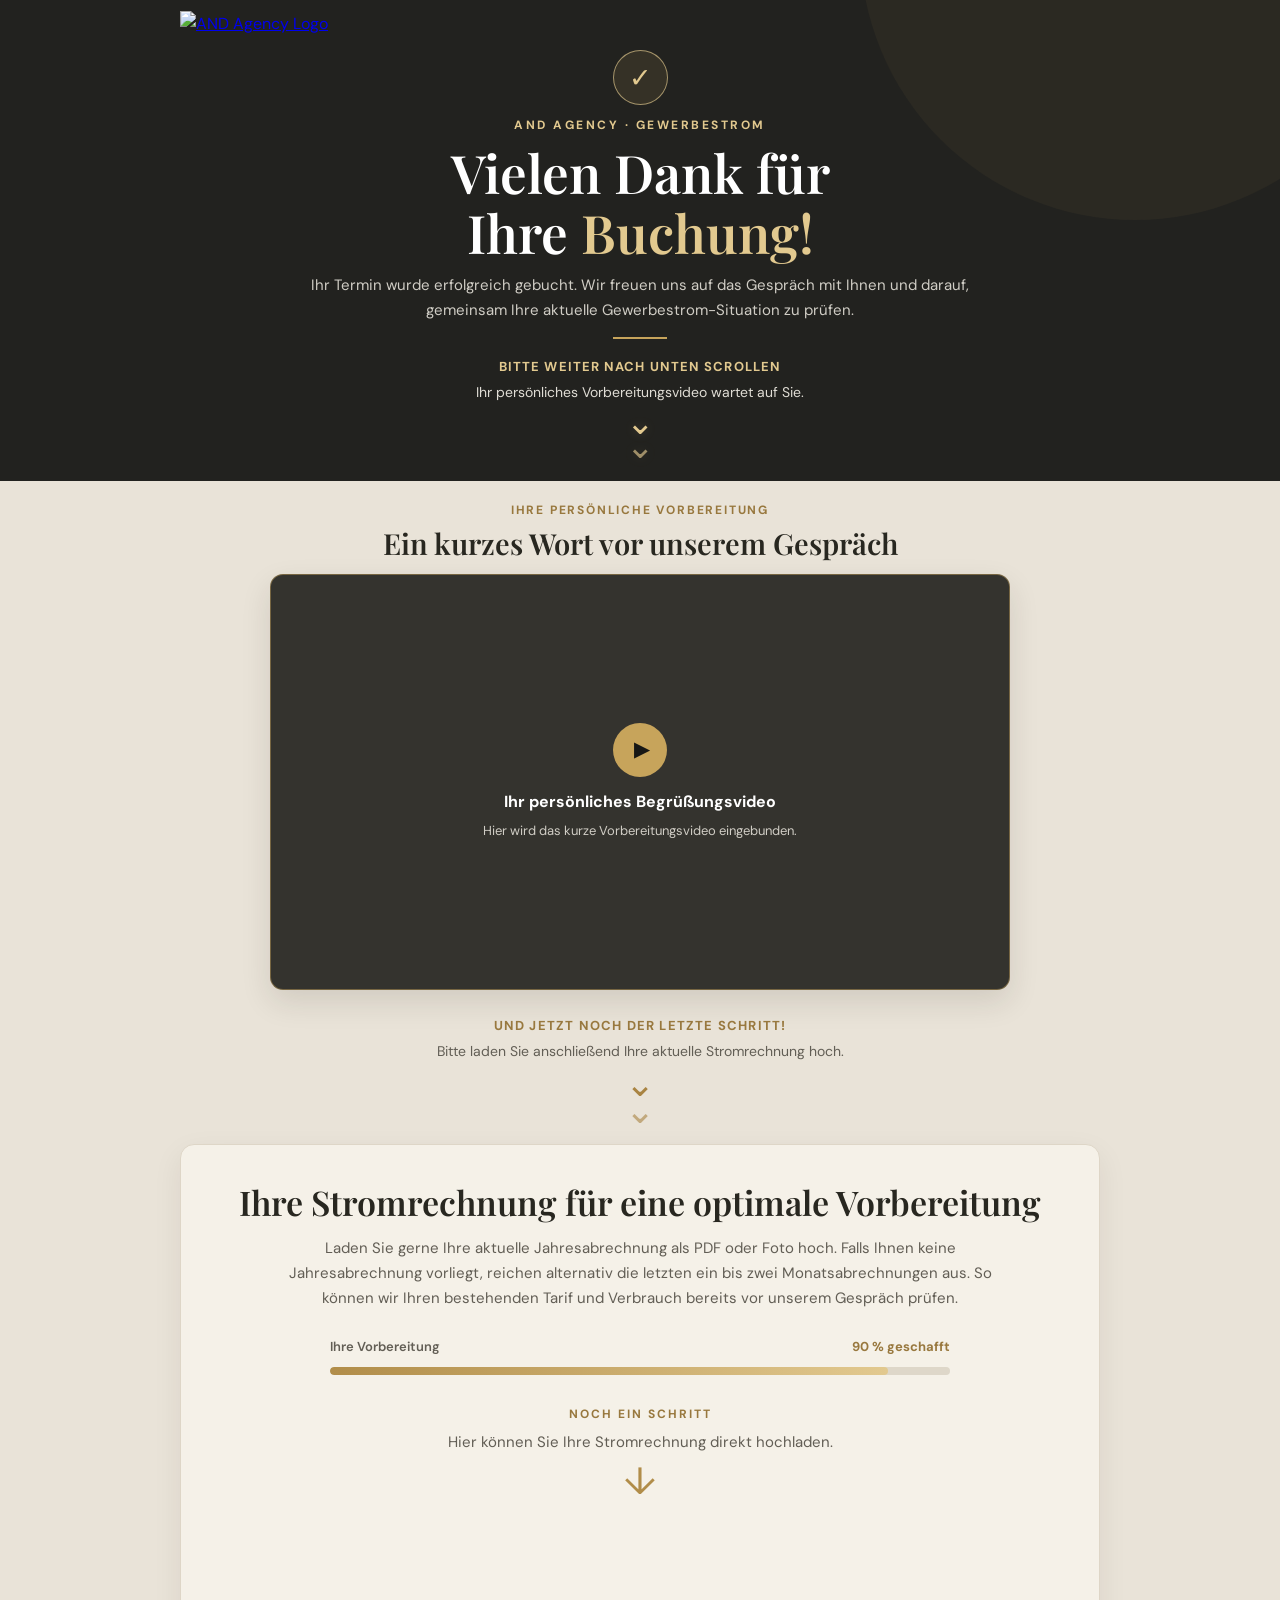
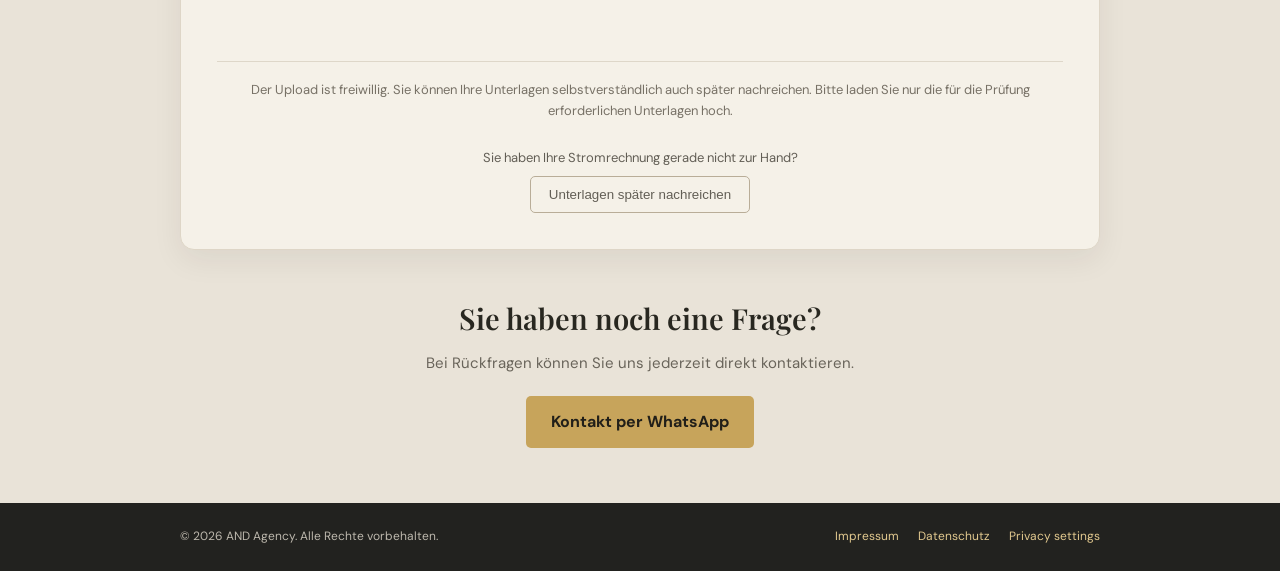
==== commit 2e1bb241: "Update danke-gewerbestrom.html" ====
--- a/danke-gewerbestrom.html
+++ b/danke-gewerbestrom.html
@@ -98,7 +98,7 @@
     .top-section {
       background: var(--dark);
       color: #fff;
-      padding-bottom: 28px;
+      padding-bottom: 17px;
       position: relative;
       overflow: hidden;
     }
@@ -116,14 +116,14 @@
     }
 
     .header {
-      padding: 18px 0 8px;
+      padding: 11px 0 3px;
       position: relative;
       z-index: 1;
     }
 
     .logo {
       display: block;
-      width: 215px;
+      width: 205px;
       max-width: 75%;
       height: auto;
       object-fit: contain;
@@ -131,14 +131,14 @@
 
     .hero {
       text-align: center;
-      padding: 22px 0 0;
+      padding: 10px 0 0;
       position: relative;
       z-index: 1;
     }
 
     .success-icon {
-      width: 60px;
-      height: 60px;
+      width: 55px;
+      height: 55px;
       border: 1px solid rgba(226, 201, 143, 0.65);
       background: rgba(199, 164, 91, 0.12);
       color: var(--gold-light);
@@ -146,8 +146,8 @@
       display: flex;
       align-items: center;
       justify-content: center;
-      font-size: 29px;
-      margin: 0 auto 16px;
+      font-size: 27px;
+      margin: 0 auto 11px;
     }
 
     .eyebrow {
@@ -156,7 +156,7 @@
       letter-spacing: 2.5px;
       font-size: 12px;
       font-weight: 700;
-      margin-bottom: 10px;
+      margin-bottom: 7px;
     }
 
     h1,
@@ -167,9 +167,9 @@
 
     h1 {
       font-size: clamp(36px, 6vw, 53px);
-      line-height: 1.16;
+      line-height: 1.12;
       color: #fff;
-      margin-bottom: 14px;
+      margin-bottom: 11px;
     }
 
     h1 span {
@@ -187,16 +187,16 @@
       width: 54px;
       height: 2px;
       background: var(--gold);
-      margin: 20px auto 0;
+      margin: 15px auto 0;
     }
 
     /* =========================
-       DEUTLICHER SCROLL-HINWEIS
+       SCROLL-HINWEISE / PFEILE
     ========================= */
 
     .scroll-cue {
       text-align: center;
-      margin: 20px auto 0;
+      margin: 13px auto 0;
       position: relative;
       z-index: 1;
     }
@@ -219,7 +219,7 @@
     }
 
     .scroll-cue p {
-      color: #d0cdc5;
+      color: #e0ddd5;
       font-size: 14px;
       margin-top: 3px;
     }
@@ -228,11 +228,12 @@
       display: flex;
       flex-direction: column;
       align-items: center;
-      margin-top: 5px;
+      margin-top: 7px;
       color: var(--gold-light);
-      font-size: 31px;
+      font-size: 34px;
       line-height: 0.72;
       animation: arrowBounce 1.5s infinite;
+      text-shadow: 0 0 12px rgba(226, 201, 143, 0.2);
     }
 
     .scroll-arrows span:last-child {
@@ -245,8 +246,52 @@
       }
 
       50% {
-        transform: translateY(6px);
-      }
+        transform: translateY(7px);
+      }
+    }
+
+    /* HELLER SCROLL-HINWEIS ZWISCHEN DEN ABSCHNITTEN */
+
+    .section-scroll-cue {
+      text-align: center;
+      padding: 5px 15px 20px;
+    }
+
+    .section-scroll-cue a {
+      display: inline-flex;
+      flex-direction: column;
+      align-items: center;
+      text-decoration: none;
+      color: var(--text);
+    }
+
+    .section-scroll-cue strong {
+      color: #98783e;
+      font-size: 13px;
+      font-weight: 700;
+      text-transform: uppercase;
+      letter-spacing: 1.2px;
+    }
+
+    .section-scroll-cue p {
+      color: #625e55;
+      font-size: 14px;
+      margin-top: 3px;
+    }
+
+    .section-scroll-arrows {
+      color: #a98442;
+      font-size: 36px;
+      line-height: 0.75;
+      margin-top: 7px;
+      display: flex;
+      flex-direction: column;
+      align-items: center;
+      animation: arrowBounce 1.5s infinite;
+    }
+
+    .section-scroll-arrows span:last-child {
+      opacity: 0.6;
     }
 
     /* =========================
@@ -254,13 +299,13 @@
     ========================= */
 
     .video-section {
-      padding: 30px 0 28px;
+      padding: 20px 0 17px;
       scroll-margin-top: 20px;
     }
 
     .video-heading {
       text-align: center;
-      margin-bottom: 15px;
+      margin-bottom: 13px;
     }
 
     .video-heading strong {
@@ -280,7 +325,7 @@
 
     .video-frame {
       width: 100%;
-      max-width: 760px;
+      max-width: 740px;
       margin: 0 auto;
     }
 
@@ -325,43 +370,11 @@
     }
 
     /* =========================
-       HINWEIS ZUM UPLOAD
-    ========================= */
-
-    .upload-direction {
-      text-align: center;
-      padding: 8px 15px 25px;
-    }
-
-    .upload-direction strong {
-      display: block;
-      color: #98783e;
-      font-size: 13px;
-      font-weight: 700;
-      letter-spacing: 1.2px;
-      text-transform: uppercase;
-    }
-
-    .upload-direction p {
-      color: #625e55;
-      font-size: 15px;
-      margin-top: 4px;
-    }
-
-    .upload-direction-arrow {
-      display: block;
-      color: #b18d49;
-      font-size: 34px;
-      line-height: 1;
-      margin-top: 8px;
-    }
-
-    /* =========================
        UPLOAD-BEREICH
     ========================= */
 
     .upload-section {
-      padding: 0 0 48px;
+      padding: 0 0 45px;
       scroll-margin-top: 20px;
     }
 
@@ -458,7 +471,7 @@
       margin-top: 5px;
     }
 
-    /* HUBSPOT-EINBETTUNG */
+    /* HUBSPOT-FORMULAR */
 
     .hs-form-frame {
       width: 100%;
@@ -598,31 +611,31 @@
       }
 
       .top-section {
-        padding-bottom: 23px;
+        padding-bottom: 15px;
       }
 
       .header {
-        padding: 15px 0 6px;
+        padding: 9px 0 2px;
       }
 
       .logo {
-        width: 195px;
+        width: 190px;
       }
 
       .hero {
-        padding-top: 18px;
+        padding-top: 8px;
       }
 
       .success-icon {
-        width: 54px;
-        height: 54px;
-        font-size: 26px;
-        margin-bottom: 13px;
+        width: 51px;
+        height: 51px;
+        font-size: 25px;
+        margin-bottom: 9px;
       }
 
       h1 {
-        font-size: clamp(34px, 9vw, 43px);
-        margin-bottom: 12px;
+        font-size: clamp(33px, 9vw, 42px);
+        margin-bottom: 9px;
       }
 
       .hero-text {
@@ -630,11 +643,11 @@
       }
 
       .hero-bottom-line {
-        margin-top: 16px;
+        margin-top: 12px;
       }
 
       .scroll-cue {
-        margin-top: 14px;
+        margin-top: 10px;
       }
 
       .scroll-cue strong {
@@ -646,15 +659,15 @@
       }
 
       .scroll-arrows {
-        font-size: 29px;
+        font-size: 32px;
       }
 
       .video-section {
-        padding: 24px 0 22px;
+        padding: 17px 0 15px;
       }
 
       .video-heading {
-        margin-bottom: 12px;
+        margin-bottom: 10px;
       }
 
       .video-placeholder {
@@ -663,10 +676,10 @@
       }
 
       .play-icon {
-        width: 46px;
-        height: 46px;
+        width: 45px;
+        height: 45px;
         font-size: 19px;
-        margin-bottom: 9px;
+        margin-bottom: 8px;
       }
 
       .video-placeholder strong {
@@ -677,16 +690,16 @@
         font-size: 11px;
       }
 
-      .upload-direction {
-        padding: 5px 15px 20px;
-      }
-
-      .upload-direction p {
-        font-size: 14px;
+      .section-scroll-cue {
+        padding: 4px 15px 17px;
+      }
+
+      .section-scroll-cue p {
+        font-size: 13px;
       }
 
       .upload-section {
-        padding-bottom: 38px;
+        padding-bottom: 35px;
       }
 
       .upload-card {
@@ -720,7 +733,8 @@
         scroll-behavior: auto;
       }
 
-      .scroll-arrows {
+      .scroll-arrows,
+      .section-scroll-arrows {
         animation: none;
       }
 
@@ -777,18 +791,17 @@
       </div>
     </section>
 
-    <!-- SCROLL-HINWEIS -->
+    <!-- SCROLL-HINWEIS 1 -->
 
     <div class="scroll-cue">
-      <a href="#vorbereitungsvideo" aria-label="Zum Vorbereitungsvideo scrollen">
+      <a href="#vorbereitungsvideo">
 
         <strong>
-          Noch zwei kurze Schritte
+          Bitte weiter nach unten scrollen
         </strong>
 
         <p>
-          Sehen Sie sich unser kurzes Video an und laden Sie anschließend
-          Ihre Stromrechnung hoch.
+          Ihr persönliches Vorbereitungsvideo wartet auf Sie.
         </p>
 
         <span class="scroll-arrows" aria-hidden="true">
@@ -804,7 +817,7 @@
   <main>
 
     <!-- =========================
-         PERSÖNLICHES VORBEREITUNGSVIDEO
+         VORBEREITUNGSVIDEO
     ========================= -->
 
     <section
@@ -827,14 +840,7 @@
 
         <div class="video-frame">
 
-          <!--
-            HIER DAS PERSÖNLICHE BEGRÜSSUNGSVIDEO EINBINDEN.
-
-            Sobald die Video-Adresse vorliegt, kann dieser Platzhalter
-            durch einen passenden Video-Player ersetzt werden.
-
-            Der Videobereich ist bewusst kompakter gestaltet.
-          -->
+          <!-- HIER DAS ECHTE BEGRÜSSUNGSVIDEO EINBINDEN -->
 
           <div class="video-placeholder">
 
@@ -857,22 +863,26 @@
       </div>
     </section>
 
-    <!-- HINWEIS AUF DEN STROMRECHNUNGS-UPLOAD -->
-
-    <div class="upload-direction">
-
-      <strong>
-        Jetzt fehlt nur noch Ihre Stromrechnung
-      </strong>
-
-      <p>
-        Scrollen Sie weiter nach unten und laden Sie Ihre Abrechnung
-        sicher hoch.
-      </p>
-
-      <span class="upload-direction-arrow" aria-hidden="true">
-        ↓
-      </span>
+    <!-- SCROLL-HINWEIS 2 -->
+
+    <div class="section-scroll-cue">
+
+      <a href="#stromrechnung">
+
+        <strong>
+          Und jetzt noch der letzte Schritt!
+        </strong>
+
+        <p>
+          Bitte laden Sie anschließend Ihre aktuelle Stromrechnung hoch.
+        </p>
+
+        <span class="section-scroll-arrows" aria-hidden="true">
+          <span>⌄</span>
+          <span>⌄</span>
+        </span>
+
+      </a>
 
     </div>
 
@@ -942,9 +952,7 @@
 
           </div>
 
-          <!-- =========================
-               HUBSPOT-UPLOAD-FORMULAR
-          ========================= -->
+          <!-- HUBSPOT-UPLOAD-FORMULAR -->
 
           <script>
             (() => {
@@ -991,7 +999,8 @@
                 }
               );
 
-              // Gemeinsame Elemente nach Upload oder späterem Nachreichen ausblenden
+              // Upload-Elemente nach erfolgreichem Upload
+              // oder Auswahl "später nachreichen" ausblenden
 
               function hideUploadElements() {
 
@@ -1018,7 +1027,7 @@
 
               }
 
-              // Kunde möchte Unterlagen später nachreichen
+              // Unterlagen später nachreichen
 
               document.addEventListener("click", (event) => {
 
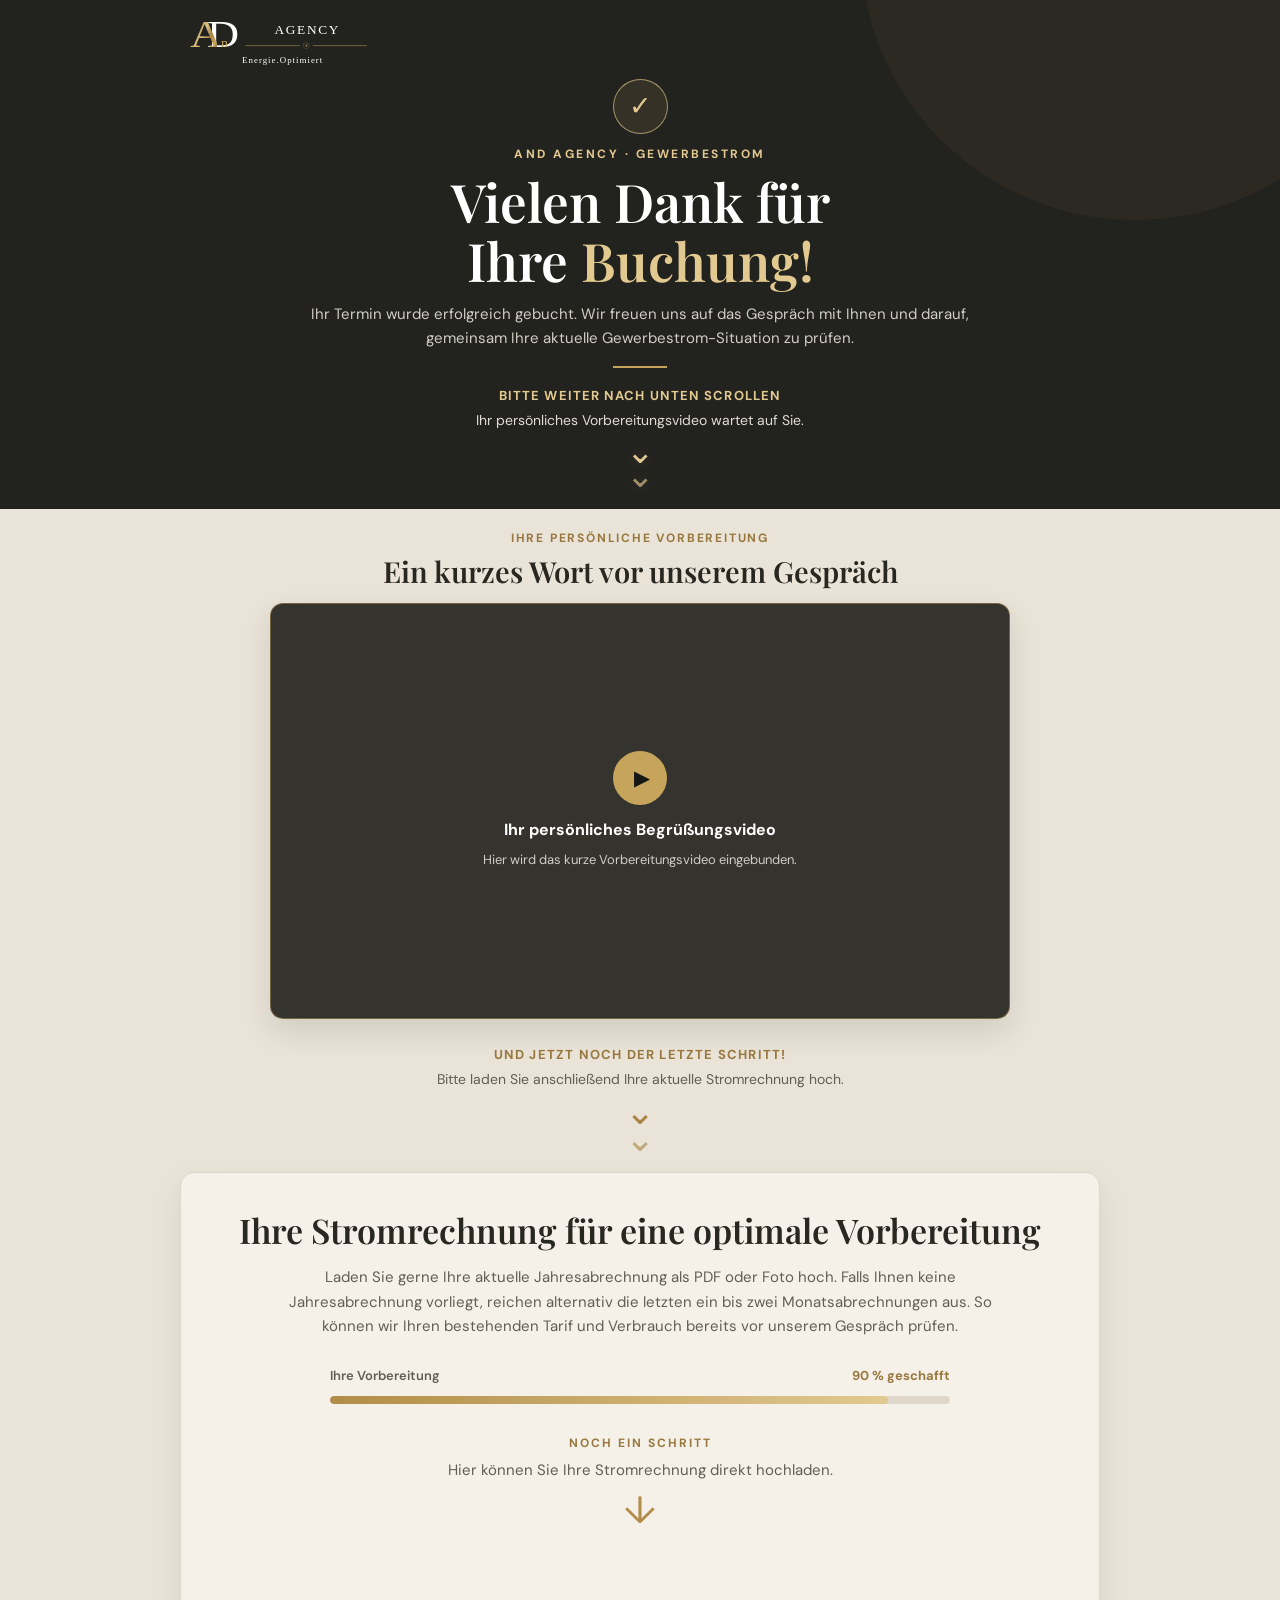
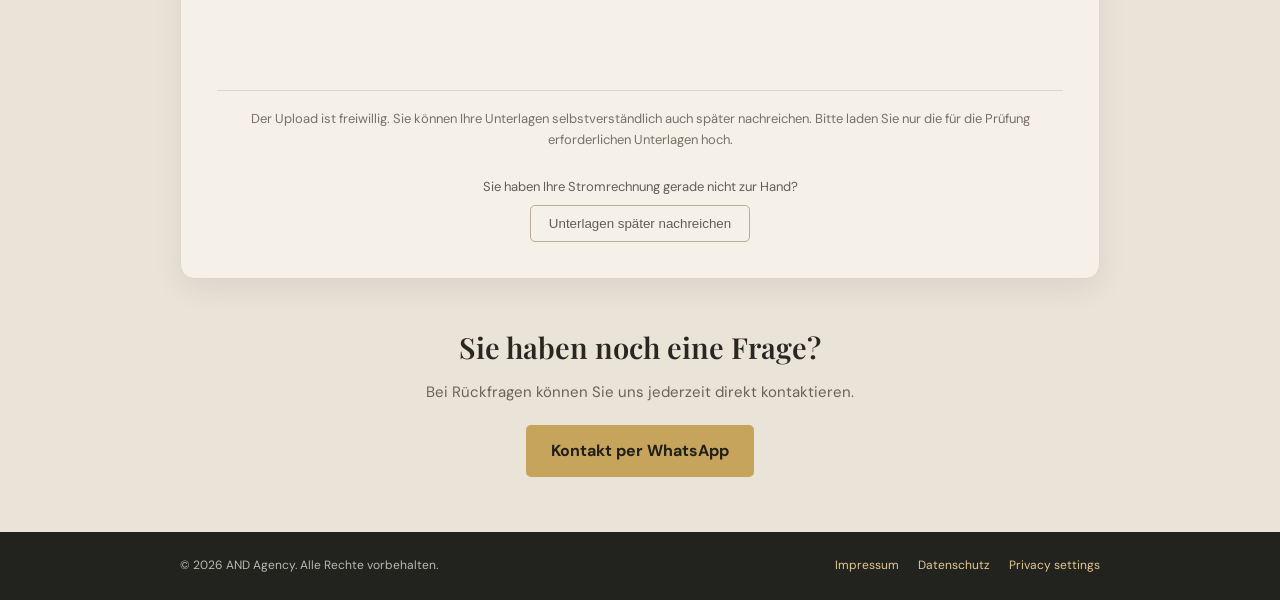
==== commit 87013c10: "Update danke-gewerbestrom.html" ====
--- a/danke-gewerbestrom.html
+++ b/danke-gewerbestrom.html
@@ -4,8 +4,7 @@
 
 <head>
   <meta charset="UTF-8">
-
-  <script
+<link rel="stylesheet" href="/and-logo.css">  <script
     id="Cookiebot"
     src="https://consent.cookiebot.com/uc.js"
     data-cbid="b508d323-7251-4546-893b-2a08862531ed"
@@ -45,6 +44,8 @@
 
   <meta name="viewport" content="width=device-width, initial-scale=1.0">
 
+  <meta name="robots" content="noindex, follow">
+  
   <title>Vielen Dank für Ihre Buchung | AND Agency</title>
 
   <meta
@@ -755,12 +756,36 @@
 
     <header class="header">
       <div class="container">
-        <a href="https://www.and-agency.de">
-          <img
-            class="logo"
-            src="https://www.and-agency.de/795B305C-2494-44F8-8B59-2EC5C0659FEC.png"
-            alt="AND Agency Logo">
+        
+        <a href="https://www.and-agency.de" aria-label="AND Agency – Startseite">
+          <div class="and-logo-slot and-logo-slot--thankyou">
+            <div class="and-logo" role="img" aria-label="AND Agency – Energie.Optimiert">
+              <div class="and-logo__main">
+                <div class="and-logo__symbol">
+                  <span class="and-logo__a">A</span>
+                  <span class="and-logo__d-wrap">
+                    <span class="and-logo__d">D</span>
+                    <span class="and-logo__d-cut"></span>
+                    <span class="and-logo__n">n</span>
+                  </span>
+                </div>
+                <div class="and-logo__agency-block">
+                  <div class="and-logo__agency">AGENCY</div>
+                  <div class="and-logo__rule">
+                    <span class="and-logo__rule-line"></span>
+                    <svg class="and-logo__shield" viewBox="0 0 32 36" aria-hidden="true">
+                      <path d="M16 2 L29 7 V17 C29 25 23 31 16 34 C9 31 3 25 3 17 V7 Z" fill="none" stroke="#C6A45C" stroke-width="1.5"/>
+                      <path d="M18 8 L11 19 H16 L14 27 L22 16 H17 Z" fill="#C6A45C"/>
+                    </svg>
+                    <span class="and-logo__rule-line"></span>
+                  </div>
+                </div>
+              </div>
+              <div class="and-logo__claim">Energie.Optimiert</div>
+            </div>
+          </div>
         </a>
+
       </div>
     </header>
 
--- a/and-logo.css
+++ b/and-logo.css
@@ -0,0 +1,236 @@
+
+.and-logo-slot {
+  display: block;
+  position: relative;
+  flex: 0 0 auto;
+  overflow: visible;
+}
+
+.and-logo {
+  display: inline-block;
+  position: relative;
+  width: 370px;
+  box-sizing: border-box;
+  padding: 12px 18px 10px;
+  background: transparent;
+  color: #fff;
+  font-family: Arial, sans-serif;
+  transform-origin: top left;
+}
+
+.and-logo__main {
+  display: flex;
+  align-items: center;
+  gap: 0;
+}
+
+.and-logo__symbol {
+  display: flex;
+  align-items: center;
+  flex: 0 0 auto;
+  font-family: Georgia, serif;
+  font-size: 80px;
+  line-height: .9;
+  letter-spacing: -9px;
+}
+
+.and-logo__a {
+  position: relative;
+  z-index: 2;
+  background: linear-gradient(115deg, #88652F 0%, #B99450 28%, #DCC184 48%, #A98543 66%, #C6A45C 85%, #8D6B35 100%);
+  background-clip: text;
+  -webkit-background-clip: text;
+  color: transparent;
+}
+
+.and-logo__d-wrap {
+  position: relative;
+  display: inline-block;
+  margin-left: -18px;
+  color: #fff;
+  z-index: 1;
+  letter-spacing: 0;
+}
+
+.and-logo__d {
+  display: block;
+}
+
+.and-logo__d-cut {
+  display: none;
+}
+
+.and-logo__n {
+  position: absolute;
+  left: 25px;
+  bottom: 5px;
+  color: #C6A45C;
+  font-family: Georgia, serif;
+  font-size: 25px;
+  line-height: 1;
+}
+
+.and-logo__agency-block {
+  flex: 1;
+  min-width: 0;
+  margin-left: -3px;
+  padding-top: 4px;
+}
+
+.and-logo__agency {
+  text-align: center;
+  font-family: "Didot", "Bodoni 72", "Bodoni MT", "Times New Roman", serif;
+  font-size: 24px;
+  font-weight: 400;
+  letter-spacing: 3px;
+  padding-left: 3px;
+  color: #fff;
+  white-space: nowrap;
+}
+
+.and-logo__rule {
+  display: flex;
+  align-items: center;
+  justify-content: center;
+  gap: 5px;
+  width: 88%;
+  margin: 5px auto 0;
+}
+
+.and-logo__rule-line {
+  flex: 1;
+  height: 1px;
+  background: #C6A45C;
+}
+
+.and-logo__shield {
+  display: block;
+  flex: 0 0 13px;
+  width: 13px;
+  height: 15px;
+  opacity: .8;
+}
+
+.and-logo__claim {
+  display: block;
+  position: relative;
+  left: 50%;
+  transform: translateX(-50%);
+  width: max-content;
+  margin: 7px 0 0;
+  text-align: center;
+  font-family: Georgia, serif;
+  font-size: 16px;
+  letter-spacing: 1.8px;
+  color: #fff;
+  white-space: nowrap;
+}
+
+/* NAVIGATION */
+
+.and-logo-slot--nav {
+  width: 204px;
+  height: 55px;
+}
+
+.and-logo-slot--nav .and-logo {
+  transform: scaleX(.55) scaleY(.48);
+}
+
+/* ÜBER UNS */
+
+.and-logo-slot--about {
+  width: 100%;
+  height: 112px;
+  display: flex;
+  align-items: center;
+  justify-content: center;
+}
+
+.and-logo-slot--about .and-logo {
+  transform: scaleX(.68) scaleY(.61);
+  transform-origin: center center;
+}
+
+/* FOOTER */
+
+.and-logo-slot--footer {
+  width: 170px;
+  height: 48px;
+  margin-bottom: 1rem;
+}
+
+.and-logo-slot--footer .and-logo {
+  transform: scaleX(.46) scaleY(.42);
+}
+
+/* GEWERBESTROM */
+
+.and-logo-slot--compact {
+  width: 190px;
+  height: 52px;
+}
+
+.and-logo-slot--compact .and-logo {
+  transform: scaleX(.515) scaleY(.45);
+}
+
+/* DANKE-SEITE */
+
+.and-logo-slot--thankyou {
+  width: 205px;
+  height: 55px;
+  max-width: 100%;
+}
+
+.and-logo-slot--thankyou .and-logo {
+  transform: scaleX(.555) scaleY(.48);
+}
+
+/* MOBILE */
+
+@media (max-width: 600px) {
+  .and-logo-slot--nav {
+    width: 128px;
+    height: 38px;
+  }
+
+  .and-logo-slot--nav .and-logo {
+    transform: scaleX(.346) scaleY(.33);
+  }
+
+  .and-logo-slot--compact {
+    width: 126px;
+    height: 36px;
+  }
+
+  .and-logo-slot--compact .and-logo {
+    transform: scaleX(.34) scaleY(.31);
+  }
+
+  .and-logo-slot--thankyou {
+    width: 190px;
+    height: 52px;
+  }
+
+  .and-logo-slot--thankyou .and-logo {
+    transform: scaleX(.514) scaleY(.45);
+  }
+
+  .and-logo-slot--about {
+    height: 100px;
+  }
+
+  .and-logo-slot--about .and-logo {
+    transform: scaleX(.58) scaleY(.52);
+  }
+
+  .and-logo-slot--footer {
+    width: 150px;
+    height: 43px;
+  }
+
+  .and-logo-slot--footer .and-logo {
+    transform: scaleX(.405) scaleY(.38);
+  }
+}
